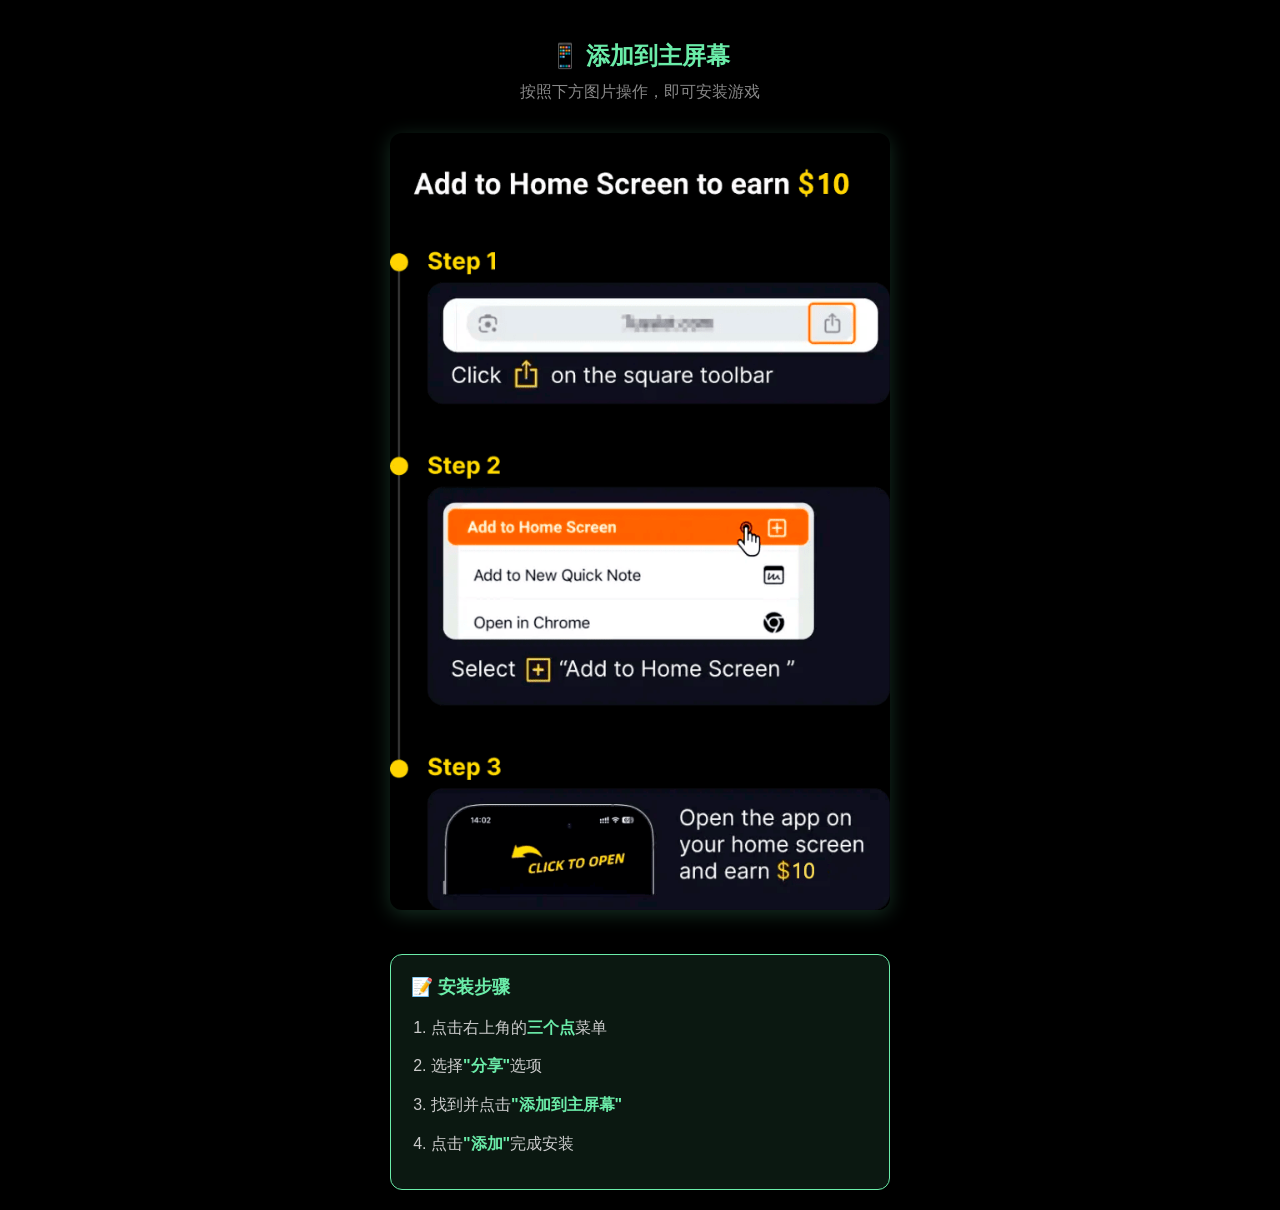
==== ios-guide.html @ ecdbc5d9 "fix:引导页" ====
<!DOCTYPE html>
<html lang="zh-CN">
<head>
    <meta charset="UTF-8">
    <meta name="viewport" content="width=device-width, initial-scale=1.0, maximum-scale=1.0, user-scalable=no">
    <title>iOS安装引导 - 4K GAME</title>
    <style>
        * {
            margin: 0;
            padding: 0;
            box-sizing: border-box;
        }

        body {
            background: #000;
            color: #fff;
            font-family: -apple-system, BlinkMacSystemFont, 'Segoe UI', Roboto, sans-serif;
            overflow-x: hidden;
        }

        .container {
            max-width: 100%;
            min-height: 100vh;
            display: flex;
            flex-direction: column;
            align-items: center;
            justify-content: flex-start;
            padding: 20px;
        }

        .header {
            text-align: center;
            margin-bottom: 30px;
            padding-top: 20px;
        }

        .header h1 {
            font-size: 24px;
            margin-bottom: 10px;
            color: #6BECA9;
        }

        .header p {
            font-size: 16px;
            color: #888;
        }

        .guide-image {
            width: 100%;
            max-width: 500px;
            height: auto;
            border-radius: 12px;
            box-shadow: 0 4px 20px rgba(107, 236, 169, 0.2);
            margin-bottom: 20px;
        }

        .tips {
            background: rgba(107, 236, 169, 0.1);
            border: 1px solid #6BECA9;
            border-radius: 12px;
            padding: 20px;
            margin-top: 20px;
            max-width: 500px;
            width: 100%;
        }

        .tips h3 {
            color: #6BECA9;
            margin-bottom: 15px;
            font-size: 18px;
        }

        .tips ol {
            padding-left: 20px;
            line-height: 1.8;
        }

        .tips li {
            margin-bottom: 10px;
            color: #ccc;
        }

        .browser-name {
            color: #6BECA9;
            font-weight: bold;
        }

        .loading {
            text-align: center;
            padding: 40px 20px;
        }

        .spinner {
            border: 4px solid #333;
            border-top: 4px solid #6BECA9;
            border-radius: 50%;
            width: 40px;
            height: 40px;
            animation: spin 1s linear infinite;
            margin: 0 auto 20px;
        }

        @keyframes spin {
            0% { transform: rotate(0deg); }
            100% { transform: rotate(360deg); }
        }

        .error {
            color: #ff6b6b;
            text-align: center;
            padding: 20px;
        }
    </style>
</head>
<body>
    <div class="container">
        <div class="header">
            <h1>📱 添加到主屏幕</h1>
            <p>按照下方图片操作，即可安装游戏</p>
        </div>

        <div id="loading" class="loading">
            <div class="spinner"></div>
            <p>正在检测浏览器...</p>
        </div>

        <div id="content" style="display: none; width: 100%; max-width: 500px;">
            <img id="guideImage" class="guide-image" alt="安装引导">

            <div class="tips">
                <h3>📝 安装步骤</h3>
                <ol id="stepsList">
                    <!-- 步骤将由JavaScript动态生成 -->
                </ol>
            </div>
        </div>

        <div id="error" class="error" style="display: none;">
            <p>⚠️ 无法加载引导图片</p>
            <p>请使用Safari浏览器打开此页面</p>
        </div>
    </div>

    <script src="./install/channel.js"></script>
    <script>
        console.log("=== iOS安装引导页面加载 ===");
        console.log("User Agent:", navigator.userAgent);

        // 检测浏览器类型
        function detectBrowser() {
            const ua = navigator.userAgent.toLowerCase();

            if (ua.indexOf('crios') > -1 || ua.indexOf('chrome') > -1) {
                return 'chrome';
            } else if (ua.indexOf('fxios') > -1 || ua.indexOf('firefox') > -1) {
                return 'firefox';
            } else if (ua.indexOf('fbav') > -1 || ua.indexOf('fb_iab') > -1) {
                return 'facebook';
            } else if (ua.indexOf('instagram') > -1) {
                return 'instagram';
            } else if (ua.indexOf('messenger') > -1 || ua.indexOf('fbmessenger') > -1) {
                return 'messenger';
            } else if (ua.indexOf('safari') > -1 && ua.indexOf('crios') === -1) {
                return 'safari';
            }

            return 'safari'; // 默认Safari
        }

        // 获取引导图片和步骤
        function getGuideInfo(browser) {
            const guides = {
                safari: {
                    image: './install/ios_safari_tip.jpg',
                    steps: [
                        '点击底部的<span class="browser-name">分享按钮</span>（方框带向上箭头）',
                        '在弹出菜单中找到<span class="browser-name">"添加到主屏幕"</span>',
                        '点击右上角的<span class="browser-name">"添加"</span>按钮',
                        '完成！游戏图标已添加到您的主屏幕'
                    ]
                },
                chrome: {
                    image: './install/ios_chrome_tip.png',
                    steps: [
                        '点击右上角的<span class="browser-name">三个点</span>菜单',
                        '选择<span class="browser-name">"分享"</span>选项',
                        '找到并点击<span class="browser-name">"添加到主屏幕"</span>',
                        '点击<span class="browser-name">"添加"</span>完成安装'
                    ]
                },
                facebook: {
                    image: './install/ios_facebook_tip.jpg',
                    steps: [
                        '点击右上角的<span class="browser-name">三个点</span>菜单',
                        '选择<span class="browser-name">"在Safari中打开"</span>',
                        '在Safari中点击底部的<span class="browser-name">分享按钮</span>',
                        '选择<span class="browser-name">"添加到主屏幕"</span>并完成'
                    ]
                },
                messenger: {
                    image: './install/ios_messager_tip.jpg',
                    steps: [
                        '点击右上角的<span class="browser-name">三个点</span>菜单',
                        '选择<span class="browser-name">"在Safari中打开"</span>',
                        '在Safari中点击底部的<span class="browser-name">分享按钮</span>',
                        '选择<span class="browser-name">"添加到主屏幕"</span>并完成'
                    ]
                }
            };

            return guides[browser] || guides.safari;
        }

        // 显示引导内容
        function showGuide() {
            const browser = detectBrowser();
            console.log("检测到浏览器:", browser);

            const guideInfo = getGuideInfo(browser);
            const guideImage = document.getElementById('guideImage');
            const stepsList = document.getElementById('stepsList');
            const loading = document.getElementById('loading');
            const content = document.getElementById('content');
            const error = document.getElementById('error');

            // 加载图片
            const img = new Image();
            img.onload = function() {
                console.log("引导图片加载成功");
                guideImage.src = guideInfo.image;

                // 生成步骤列表
                stepsList.innerHTML = guideInfo.steps
                    .map(step => `<li>${step}</li>`)
                    .join('');

                // 显示内容
                loading.style.display = 'none';
                content.style.display = 'block';
            };

            img.onerror = function() {
                console.error("引导图片加载失败");
                loading.style.display = 'none';
                error.style.display = 'block';
            };

            img.src = guideInfo.image;
        }

        // 页面加载完成后显示引导
        window.addEventListener('load', function() {
            console.log("页面加载完成，开始显示引导");
            setTimeout(showGuide, 500);
        });
    </script>
</body>
</html>
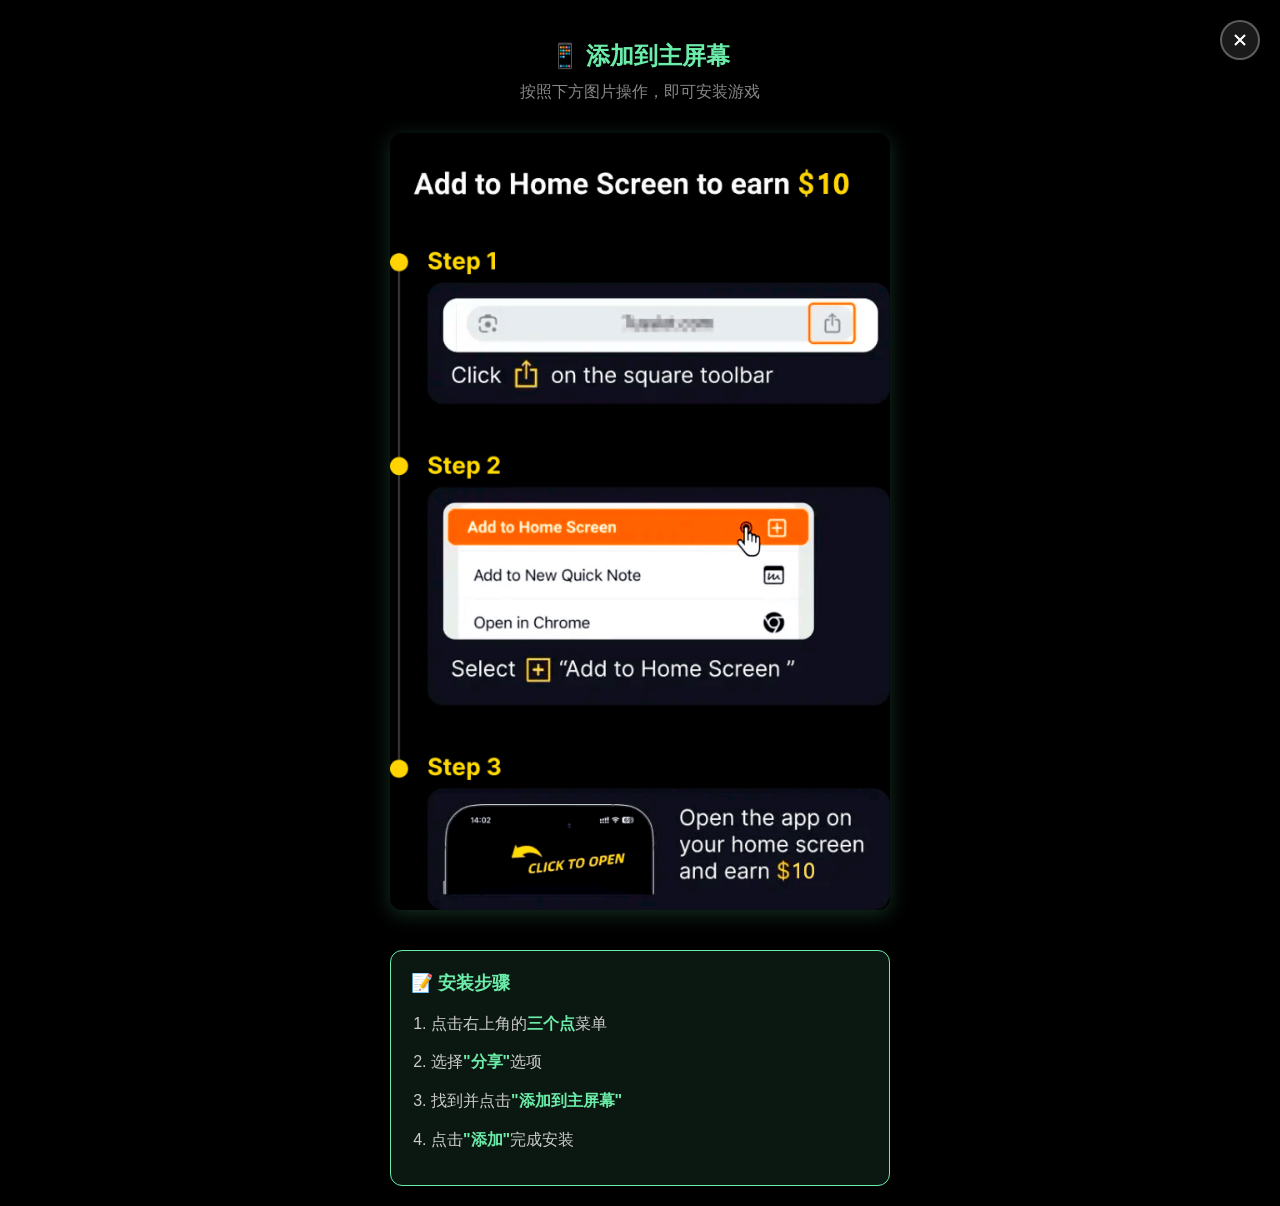
==== commit c97e07dd: "fix: 下载页面" ====
--- a/ios-guide.html
+++ b/ios-guide.html
@@ -3,6 +3,11 @@
 <head>
     <meta charset="UTF-8">
     <meta name="viewport" content="width=device-width, initial-scale=1.0, maximum-scale=1.0, user-scalable=no">
+    <meta name="apple-mobile-web-app-capable" content="yes">
+    <meta name="apple-mobile-web-app-status-bar-style" content="black">
+    <meta name="apple-mobile-web-app-title" content="4K GAME">
+    <link rel="manifest" href="./manifest.json">
+    <link rel="apple-touch-icon" href="./icons/favicon-192x192.png">
     <title>iOS安装引导 - 4K GAME</title>
     <style>
         * {
@@ -26,6 +31,40 @@
             align-items: center;
             justify-content: flex-start;
             padding: 20px;
+            position: relative;
+        }
+
+        .close-btn {
+            position: absolute;
+            top: 20px;
+            right: 20px;
+            width: 40px;
+            height: 40px;
+            border-radius: 50%;
+            background: rgba(255, 255, 255, 0.1);
+            border: 2px solid rgba(255, 255, 255, 0.3);
+            display: flex;
+            align-items: center;
+            justify-content: center;
+            cursor: pointer;
+            transition: all 0.3s;
+            z-index: 100;
+        }
+
+        .close-btn:active {
+            background: rgba(255, 255, 255, 0.2);
+            transform: scale(0.95);
+        }
+
+        .close-btn svg {
+            width: 20px;
+            height: 20px;
+        }
+
+        .close-btn .cross {
+            fill: none;
+            stroke: #fff;
+            stroke-width: 2.5;
         }
 
         .header {
@@ -105,15 +144,24 @@
             100% { transform: rotate(360deg); }
         }
 
-        .error {
-            color: #ff6b6b;
-            text-align: center;
-            padding: 20px;
+        .content {
+            display: none;
+            width: 100%;
+            max-width: 500px;
+            flex-direction: column;
+            align-items: center;
         }
     </style>
 </head>
 <body>
     <div class="container">
+        <!-- 关闭按钮 -->
+        <div class="close-btn" onclick="handleClose()">
+            <svg viewBox="0 0 24 24">
+                <path class="cross" d="M6 6L18 18M18 6L6 18" />
+            </svg>
+        </div>
+
         <div class="header">
             <h1>📱 添加到主屏幕</h1>
             <p>按照下方图片操作，即可安装游戏</p>
@@ -121,10 +169,10 @@
 
         <div id="loading" class="loading">
             <div class="spinner"></div>
-            <p>正在检测浏览器...</p>
+            <p>正在加载引导...</p>
         </div>
 
-        <div id="content" style="display: none; width: 100%; max-width: 500px;">
+        <div id="content" class="content">
             <img id="guideImage" class="guide-image" alt="安装引导">
 
             <div class="tips">
@@ -134,17 +182,38 @@
                 </ol>
             </div>
         </div>
-
-        <div id="error" class="error" style="display: none;">
-            <p>⚠️ 无法加载引导图片</p>
-            <p>请使用Safari浏览器打开此页面</p>
-        </div>
     </div>
 
-    <script src="./install/channel.js"></script>
     <script>
-        console.log("=== iOS安装引导页面加载 ===");
+        console.log("=== ios-guide.html 加载 ===");
         console.log("User Agent:", navigator.userAgent);
+        console.log("当前URL:", window.location.href);
+        console.log("来源URL:", document.referrer);
+
+        // 获取URL参数
+        const params = window.location.search;
+        const channelId = new URLSearchParams(params).get('channel_id') || '10001';
+
+        // 关闭按钮处理
+        function handleClose() {
+            console.log("用户点击关闭按钮");
+
+            // 尝试返回上一页
+            if (document.referrer && document.referrer.length > 0) {
+                console.log("返回来源页面:", document.referrer);
+                window.location.href = document.referrer;
+            } else {
+                // 如果没有来源页面，尝试关闭窗口
+                console.log("尝试关闭窗口");
+                window.close();
+
+                // 如果无法关闭（浏览器限制），则返回上一页
+                setTimeout(() => {
+                    console.log("无法关闭窗口，使用history.back()");
+                    window.history.back();
+                }, 100);
+            }
+        }
 
         // 检测浏览器类型
         function detectBrowser() {
@@ -164,7 +233,7 @@
                 return 'safari';
             }
 
-            return 'safari'; // 默认Safari
+            return 'safari';
         }
 
         // 获取引导图片和步骤
@@ -221,7 +290,6 @@
             const stepsList = document.getElementById('stepsList');
             const loading = document.getElementById('loading');
             const content = document.getElementById('content');
-            const error = document.getElementById('error');
 
             // 加载图片
             const img = new Image();
@@ -236,13 +304,14 @@
 
                 // 显示内容
                 loading.style.display = 'none';
-                content.style.display = 'block';
+                content.style.display = 'flex';
             };
 
             img.onerror = function() {
                 console.error("引导图片加载失败");
                 loading.style.display = 'none';
-                error.style.display = 'block';
+                content.style.display = 'flex';
+                content.innerHTML = '<p style="color: #ff6b6b; text-align: center;">引导图片加载失败，请刷新页面重试</p>';
             };
 
             img.src = guideInfo.image;
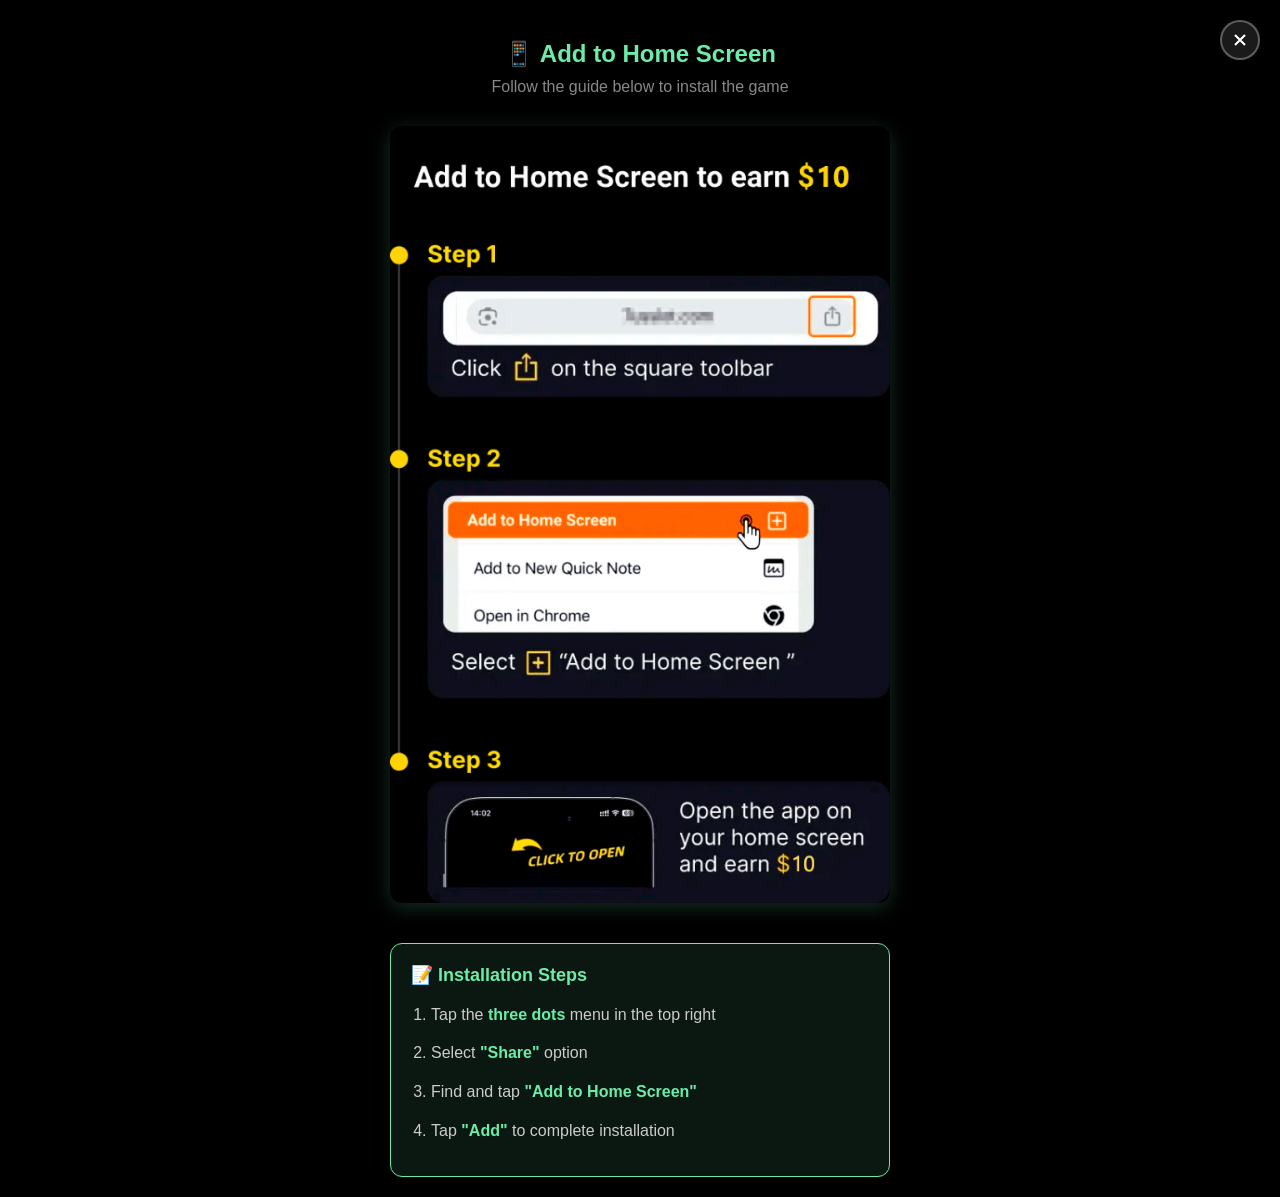
==== commit 769dc8b0: "转英文" ====
--- a/ios-guide.html
+++ b/ios-guide.html
@@ -1,5 +1,5 @@
 <!DOCTYPE html>
-<html lang="zh-CN">
+<html lang="en">
 <head>
     <meta charset="UTF-8">
     <meta name="viewport" content="width=device-width, initial-scale=1.0, maximum-scale=1.0, user-scalable=no">
@@ -8,7 +8,7 @@
     <meta name="apple-mobile-web-app-title" content="4K GAME">
     <link rel="manifest" href="./manifest.json">
     <link rel="apple-touch-icon" href="./icons/favicon-192x192.png">
-    <title>iOS安装引导 - 4K GAME</title>
+    <title>iOS Installation Guide - 4K GAME</title>
     <style>
         * {
             margin: 0;
@@ -163,53 +163,53 @@
         </div>
 
         <div class="header">
-            <h1>📱 添加到主屏幕</h1>
-            <p>按照下方图片操作，即可安装游戏</p>
+            <h1>📱 Add to Home Screen</h1>
+            <p>Follow the guide below to install the game</p>
         </div>
 
         <div id="loading" class="loading">
             <div class="spinner"></div>
-            <p>正在加载引导...</p>
+            <p>Loading guide...</p>
         </div>
 
         <div id="content" class="content">
-            <img id="guideImage" class="guide-image" alt="安装引导">
+            <img id="guideImage" class="guide-image" alt="Installation Guide">
 
             <div class="tips">
-                <h3>📝 安装步骤</h3>
+                <h3>📝 Installation Steps</h3>
                 <ol id="stepsList">
-                    <!-- 步骤将由JavaScript动态生成 -->
+                    <!-- Steps will be generated by JavaScript -->
                 </ol>
             </div>
         </div>
     </div>
 
     <script>
-        console.log("=== ios-guide.html 加载 ===");
+        console.log("=== ios-guide.html loaded ===");
         console.log("User Agent:", navigator.userAgent);
-        console.log("当前URL:", window.location.href);
-        console.log("来源URL:", document.referrer);
-
-        // 获取URL参数
+        console.log("Current URL:", window.location.href);
+        console.log("Referrer URL:", document.referrer);
+
+        // Get URL parameters
         const params = window.location.search;
         const channelId = new URLSearchParams(params).get('channel_id') || '10001';
 
-        // 关闭按钮处理
+        // Close button handler
         function handleClose() {
-            console.log("用户点击关闭按钮");
-
-            // 尝试返回上一页
+            console.log("User clicked close button");
+
+            // Try to go back to previous page
             if (document.referrer && document.referrer.length > 0) {
-                console.log("返回来源页面:", document.referrer);
+                console.log("Returning to referrer page:", document.referrer);
                 window.location.href = document.referrer;
             } else {
-                // 如果没有来源页面，尝试关闭窗口
-                console.log("尝试关闭窗口");
+                // If no referrer, try to close window
+                console.log("Attempting to close window");
                 window.close();
 
-                // 如果无法关闭（浏览器限制），则返回上一页
+                // If unable to close (browser restriction), go back
                 setTimeout(() => {
-                    console.log("无法关闭窗口，使用history.back()");
+                    console.log("Unable to close window, using history.back()");
                     window.history.back();
                 }, 100);
             }
@@ -242,37 +242,37 @@
                 safari: {
                     image: './install/ios_safari_tip.jpg',
                     steps: [
-                        '点击底部的<span class="browser-name">分享按钮</span>（方框带向上箭头）',
-                        '在弹出菜单中找到<span class="browser-name">"添加到主屏幕"</span>',
-                        '点击右上角的<span class="browser-name">"添加"</span>按钮',
-                        '完成！游戏图标已添加到您的主屏幕'
+                        'Tap the <span class="browser-name">Share button</span> at the bottom (square with arrow)',
+                        'Find <span class="browser-name">"Add to Home Screen"</span> in the menu',
+                        'Tap <span class="browser-name">"Add"</span> in the top right corner',
+                        'Done! The game icon has been added to your home screen'
                     ]
                 },
                 chrome: {
                     image: './install/ios_chrome_tip.png',
                     steps: [
-                        '点击右上角的<span class="browser-name">三个点</span>菜单',
-                        '选择<span class="browser-name">"分享"</span>选项',
-                        '找到并点击<span class="browser-name">"添加到主屏幕"</span>',
-                        '点击<span class="browser-name">"添加"</span>完成安装'
+                        'Tap the <span class="browser-name">three dots</span> menu in the top right',
+                        'Select <span class="browser-name">"Share"</span> option',
+                        'Find and tap <span class="browser-name">"Add to Home Screen"</span>',
+                        'Tap <span class="browser-name">"Add"</span> to complete installation'
                     ]
                 },
                 facebook: {
                     image: './install/ios_facebook_tip.jpg',
                     steps: [
-                        '点击右上角的<span class="browser-name">三个点</span>菜单',
-                        '选择<span class="browser-name">"在Safari中打开"</span>',
-                        '在Safari中点击底部的<span class="browser-name">分享按钮</span>',
-                        '选择<span class="browser-name">"添加到主屏幕"</span>并完成'
+                        'Tap the <span class="browser-name">three dots</span> menu in the top right',
+                        'Select <span class="browser-name">"Open in Safari"</span>',
+                        'In Safari, tap the <span class="browser-name">Share button</span> at the bottom',
+                        'Select <span class="browser-name">"Add to Home Screen"</span> and complete'
                     ]
                 },
                 messenger: {
                     image: './install/ios_messager_tip.jpg',
                     steps: [
-                        '点击右上角的<span class="browser-name">三个点</span>菜单',
-                        '选择<span class="browser-name">"在Safari中打开"</span>',
-                        '在Safari中点击底部的<span class="browser-name">分享按钮</span>',
-                        '选择<span class="browser-name">"添加到主屏幕"</span>并完成'
+                        'Tap the <span class="browser-name">three dots</span> menu in the top right',
+                        'Select <span class="browser-name">"Open in Safari"</span>',
+                        'In Safari, tap the <span class="browser-name">Share button</span> at the bottom',
+                        'Select <span class="browser-name">"Add to Home Screen"</span> and complete'
                     ]
                 }
             };
@@ -280,10 +280,10 @@
             return guides[browser] || guides.safari;
         }
 
-        // 显示引导内容
+        // Show guide content
         function showGuide() {
             const browser = detectBrowser();
-            console.log("检测到浏览器:", browser);
+            console.log("Detected browser:", browser);
 
             const guideInfo = getGuideInfo(browser);
             const guideImage = document.getElementById('guideImage');
@@ -291,35 +291,35 @@
             const loading = document.getElementById('loading');
             const content = document.getElementById('content');
 
-            // 加载图片
+            // Load image
             const img = new Image();
             img.onload = function() {
-                console.log("引导图片加载成功");
+                console.log("Guide image loaded successfully");
                 guideImage.src = guideInfo.image;
 
-                // 生成步骤列表
+                // Generate steps list
                 stepsList.innerHTML = guideInfo.steps
                     .map(step => `<li>${step}</li>`)
                     .join('');
 
-                // 显示内容
+                // Show content
                 loading.style.display = 'none';
                 content.style.display = 'flex';
             };
 
             img.onerror = function() {
-                console.error("引导图片加载失败");
+                console.error("Guide image failed to load");
                 loading.style.display = 'none';
                 content.style.display = 'flex';
-                content.innerHTML = '<p style="color: #ff6b6b; text-align: center;">引导图片加载失败，请刷新页面重试</p>';
+                content.innerHTML = '<p style="color: #ff6b6b; text-align: center;">Failed to load guide image, please refresh the page</p>';
             };
 
             img.src = guideInfo.image;
         }
 
-        // 页面加载完成后显示引导
+        // Show guide after page loads
         window.addEventListener('load', function() {
-            console.log("页面加载完成，开始显示引导");
+            console.log("Page loaded, showing guide");
             setTimeout(showGuide, 500);
         });
     </script>
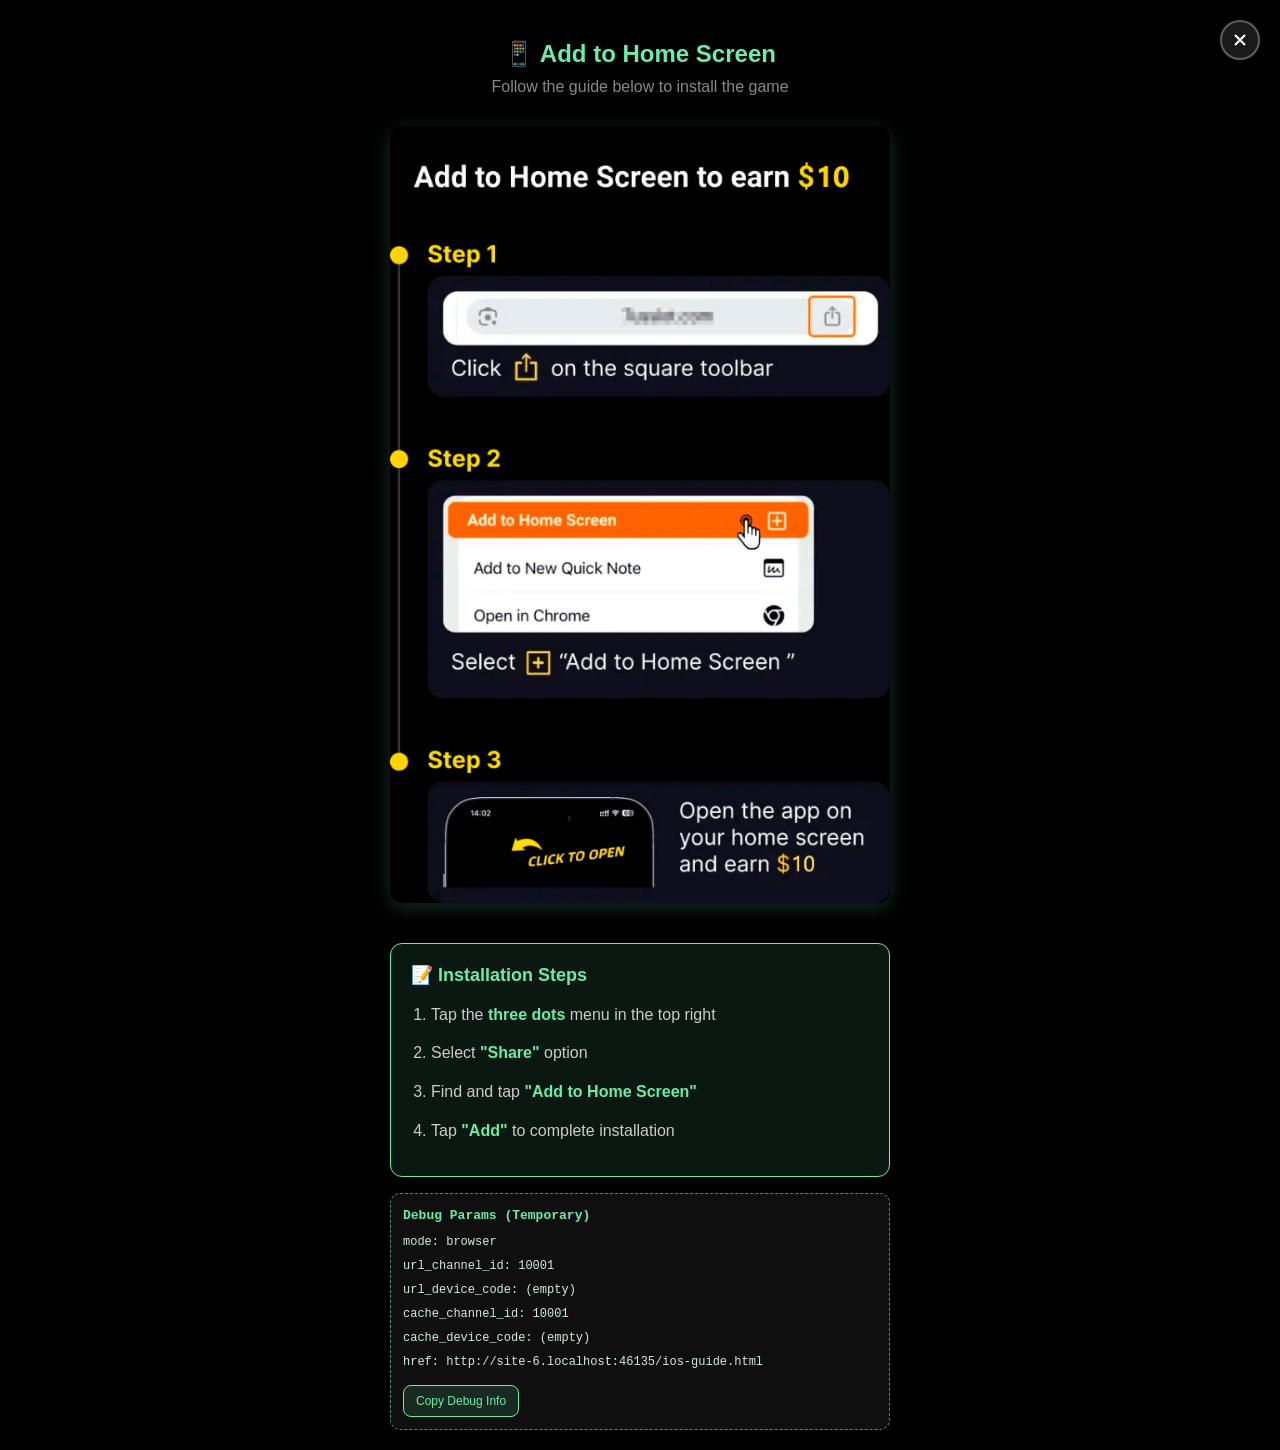
==== commit f8f5f9fc: "111" ====
--- a/ios-guide.html
+++ b/ios-guide.html
@@ -151,6 +151,46 @@
             flex-direction: column;
             align-items: center;
         }
+
+        .debug-box {
+            width: 100%;
+            max-width: 500px;
+            margin-top: 16px;
+            background: rgba(255, 255, 255, 0.06);
+            border: 1px dashed rgba(107, 236, 169, 0.6);
+            border-radius: 10px;
+            padding: 12px;
+            color: #cfeedd;
+            font-size: 12px;
+            line-height: 1.5;
+            word-break: break-all;
+            font-family: Menlo, Monaco, Consolas, 'Courier New', monospace;
+        }
+
+        .debug-box h4 {
+            margin: 0 0 8px 0;
+            font-size: 13px;
+            color: #6BECA9;
+        }
+
+        .debug-box .row {
+            margin-bottom: 6px;
+        }
+
+        .copy-debug-btn {
+            margin-top: 8px;
+            padding: 8px 12px;
+            border: 1px solid #6BECA9;
+            background: rgba(107, 236, 169, 0.12);
+            color: #6BECA9;
+            border-radius: 8px;
+            font-size: 12px;
+            cursor: pointer;
+        }
+
+        .copy-debug-btn:active {
+            transform: scale(0.98);
+        }
     </style>
 </head>
 <body>
@@ -182,6 +222,12 @@
                 </ol>
             </div>
         </div>
+
+        <div id="debugBox" class="debug-box">
+            <h4>Debug Params (Temporary)</h4>
+            <div id="debugContent">Initializing...</div>
+            <button class="copy-debug-btn" onclick="copyDebugInfo()">Copy Debug Info</button>
+        </div>
     </div>
 
     <script>
@@ -192,7 +238,103 @@
 
         // Get URL parameters
         const params = window.location.search;
-        const channelId = new URLSearchParams(params).get('channel_id') || '10001';
+        const urlParams = new URLSearchParams(params);
+        const channelId = urlParams.get('channel_id') || '10001';
+        const deviceCode = urlParams.get('device_code') || '';
+
+        // 在 GitHub 域名先缓存参数，避免 iOS 从主屏启动时丢失 query
+        try {
+            if (channelId) {
+                localStorage.setItem('__launch_channel_id', channelId);
+            }
+            if (deviceCode) {
+                localStorage.setItem('__launch_device_code', deviceCode);
+                console.log('Saved launch params in ios-guide localStorage:', {
+                    channel_id: channelId,
+                    device_code: deviceCode
+                });
+            }
+        } catch (e) {
+            console.warn('Failed to save launch params in ios-guide:', e);
+        }
+
+        function getRedirectEntryUrl() {
+            const redirectUrl = new URL('./redirect.html', window.location.href);
+            redirectUrl.searchParams.set('channel_id', channelId);
+            if (deviceCode) {
+                redirectUrl.searchParams.set('device_code', deviceCode);
+            }
+            return redirectUrl.toString();
+        }
+
+        let latestDebugText = '';
+
+        function renderDebugInfo() {
+            const isStandalone = window.matchMedia('(display-mode: standalone)').matches || window.navigator.standalone;
+            let cachedChannel = '';
+            let cachedDevice = '';
+            try {
+                cachedChannel = localStorage.getItem('__launch_channel_id') || '';
+                cachedDevice = localStorage.getItem('__launch_device_code') || '';
+            } catch (e) {
+                cachedChannel = '[localStorage read failed]';
+                cachedDevice = '[localStorage read failed]';
+            }
+
+            const debugLines = [
+                `<div class="row">mode: ${isStandalone ? 'standalone' : 'browser'}</div>`,
+                `<div class="row">url_channel_id: ${channelId || '(empty)'}</div>`,
+                `<div class="row">url_device_code: ${deviceCode || '(empty)'}</div>`,
+                `<div class="row">cache_channel_id: ${cachedChannel || '(empty)'}</div>`,
+                `<div class="row">cache_device_code: ${cachedDevice || '(empty)'}</div>`,
+                `<div class="row">href: ${window.location.href}</div>`
+            ];
+
+            latestDebugText = [
+                `mode=${isStandalone ? 'standalone' : 'browser'}`,
+                `url_channel_id=${channelId || ''}`,
+                `url_device_code=${deviceCode || ''}`,
+                `cache_channel_id=${cachedChannel || ''}`,
+                `cache_device_code=${cachedDevice || ''}`,
+                `href=${window.location.href}`,
+                `time=${new Date().toISOString()}`
+            ].join('\n');
+
+            const debugContentEl = document.getElementById('debugContent');
+            if (debugContentEl) {
+                debugContentEl.innerHTML = debugLines.join('');
+            }
+
+            console.log('ios-guide debug snapshot:', {
+                mode: isStandalone ? 'standalone' : 'browser',
+                url_channel_id: channelId || '',
+                url_device_code: deviceCode || '',
+                cache_channel_id: cachedChannel || '',
+                cache_device_code: cachedDevice || '',
+                href: window.location.href
+            });
+        }
+
+        async function copyDebugInfo() {
+            renderDebugInfo();
+
+            try {
+                await navigator.clipboard.writeText(latestDebugText || '');
+                alert('Debug info copied');
+            } catch (e) {
+                console.warn('Clipboard API failed, fallback copy', e);
+                const textarea = document.createElement('textarea');
+                textarea.value = latestDebugText || '';
+                textarea.style.position = 'fixed';
+                textarea.style.left = '-9999px';
+                document.body.appendChild(textarea);
+                textarea.focus();
+                textarea.select();
+                document.execCommand('copy');
+                document.body.removeChild(textarea);
+                alert('Debug info copied');
+            }
+        }
 
         // Close button handler
         function handleClose() {
@@ -319,8 +461,24 @@
 
         // Show guide after page loads
         window.addEventListener('load', function() {
+            renderDebugInfo();
+
+            const isStandalone = window.matchMedia('(display-mode: standalone)').matches || window.navigator.standalone;
+            if (isStandalone) {
+                const redirectEntryUrl = getRedirectEntryUrl();
+                console.log('Standalone mode detected, redirecting to:', redirectEntryUrl);
+                window.location.replace(redirectEntryUrl);
+                return;
+            }
+
             console.log("Page loaded, showing guide");
             setTimeout(showGuide, 500);
+        });
+
+        document.addEventListener('visibilitychange', function () {
+            if (!document.hidden) {
+                renderDebugInfo();
+            }
         });
     </script>
 </body>
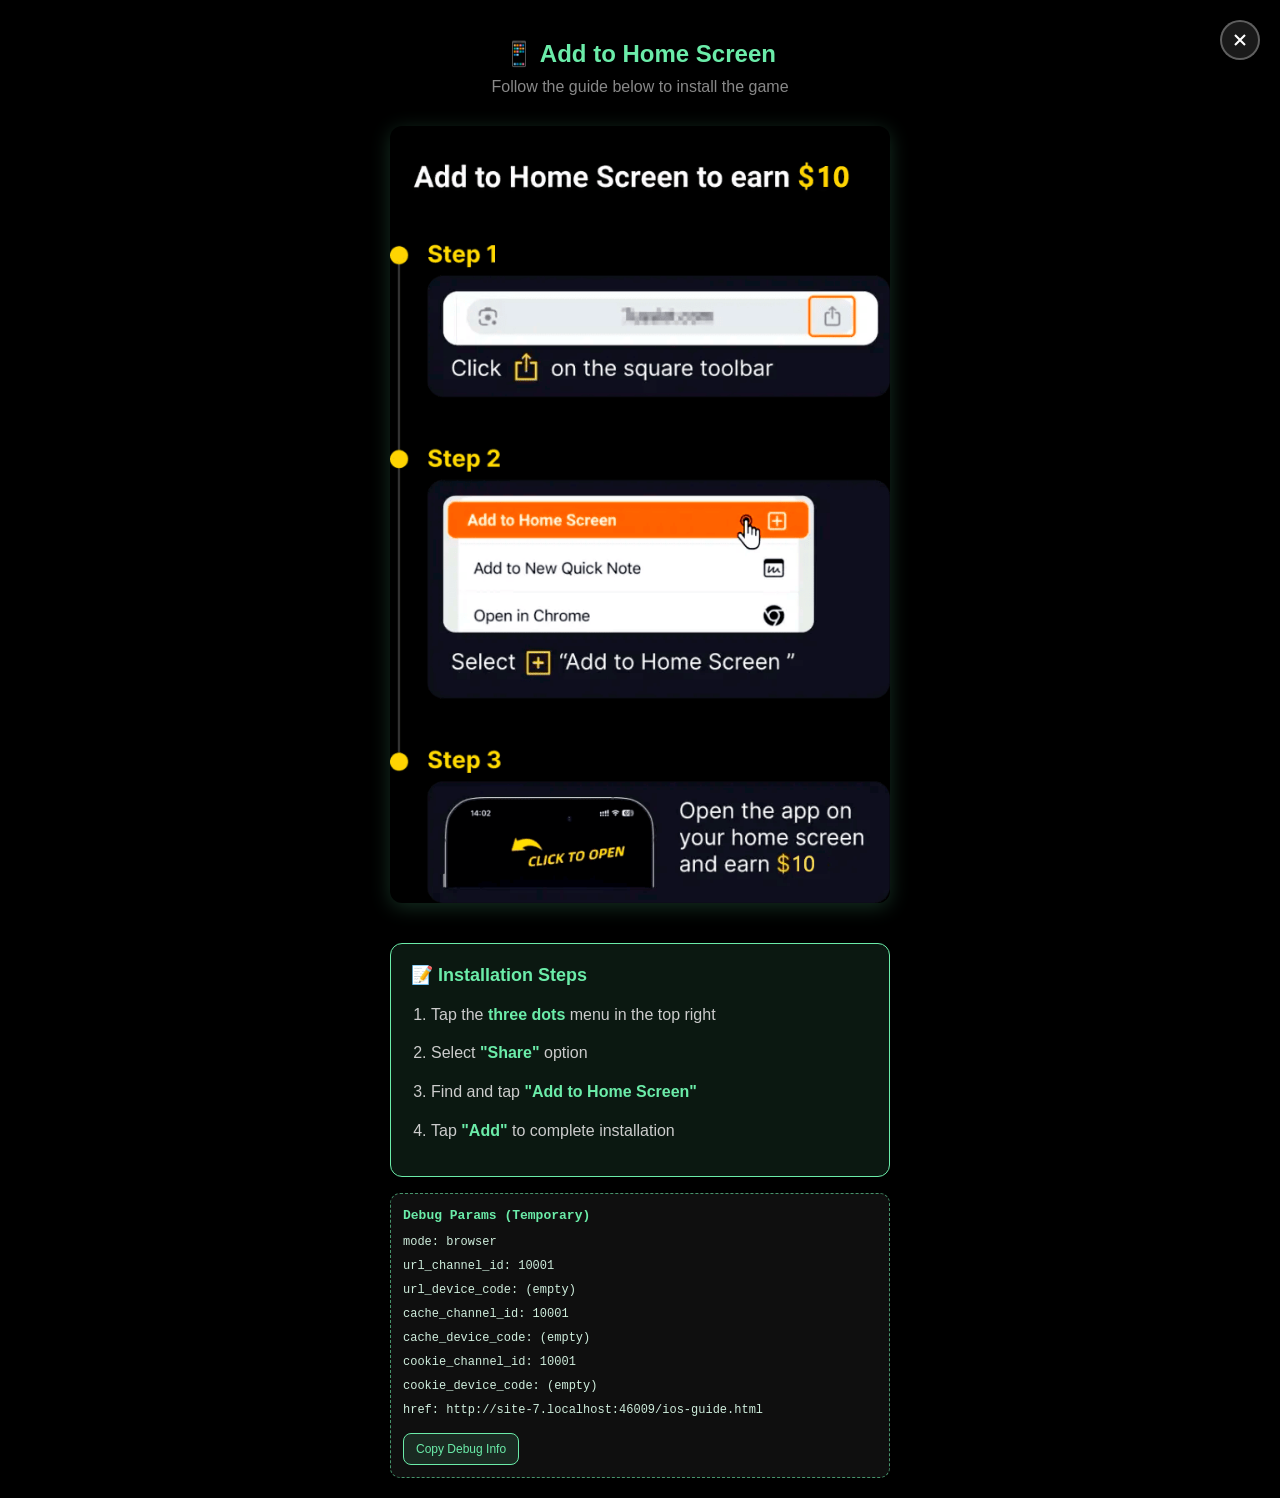
==== commit 4aa3b0d7: "111" ====
--- a/ios-guide.html
+++ b/ios-guide.html
@@ -242,13 +242,32 @@
         const channelId = urlParams.get('channel_id') || '10001';
         const deviceCode = urlParams.get('device_code') || '';
 
+        function setCacheCookie(name, value) {
+            if (!value) return;
+            const maxAge = 60 * 60 * 24 * 30;
+            document.cookie = `${name}=${encodeURIComponent(value)}; path=/; max-age=${maxAge}; SameSite=Lax`;
+        }
+
+        function getCookieValue(name) {
+            const cookieStr = document.cookie || '';
+            const parts = cookieStr.split(';').map(v => v.trim());
+            for (const part of parts) {
+                if (part.startsWith(name + '=')) {
+                    return decodeURIComponent(part.substring(name.length + 1));
+                }
+            }
+            return '';
+        }
+
         // 在 GitHub 域名先缓存参数，避免 iOS 从主屏启动时丢失 query
         try {
             if (channelId) {
                 localStorage.setItem('__launch_channel_id', channelId);
+                setCacheCookie('__launch_channel_id', channelId);
             }
             if (deviceCode) {
                 localStorage.setItem('__launch_device_code', deviceCode);
+                setCacheCookie('__launch_device_code', deviceCode);
                 console.log('Saved launch params in ios-guide localStorage:', {
                     channel_id: channelId,
                     device_code: deviceCode
@@ -273,12 +292,18 @@
             const isStandalone = window.matchMedia('(display-mode: standalone)').matches || window.navigator.standalone;
             let cachedChannel = '';
             let cachedDevice = '';
+            let cookieChannel = '';
+            let cookieDevice = '';
             try {
                 cachedChannel = localStorage.getItem('__launch_channel_id') || '';
                 cachedDevice = localStorage.getItem('__launch_device_code') || '';
+                cookieChannel = getCookieValue('__launch_channel_id');
+                cookieDevice = getCookieValue('__launch_device_code');
             } catch (e) {
                 cachedChannel = '[localStorage read failed]';
                 cachedDevice = '[localStorage read failed]';
+                cookieChannel = '[cookie read failed]';
+                cookieDevice = '[cookie read failed]';
             }
 
             const debugLines = [
@@ -287,6 +312,8 @@
                 `<div class="row">url_device_code: ${deviceCode || '(empty)'}</div>`,
                 `<div class="row">cache_channel_id: ${cachedChannel || '(empty)'}</div>`,
                 `<div class="row">cache_device_code: ${cachedDevice || '(empty)'}</div>`,
+                `<div class="row">cookie_channel_id: ${cookieChannel || '(empty)'}</div>`,
+                `<div class="row">cookie_device_code: ${cookieDevice || '(empty)'}</div>`,
                 `<div class="row">href: ${window.location.href}</div>`
             ];
 
@@ -296,6 +323,8 @@
                 `url_device_code=${deviceCode || ''}`,
                 `cache_channel_id=${cachedChannel || ''}`,
                 `cache_device_code=${cachedDevice || ''}`,
+                `cookie_channel_id=${cookieChannel || ''}`,
+                `cookie_device_code=${cookieDevice || ''}`,
                 `href=${window.location.href}`,
                 `time=${new Date().toISOString()}`
             ].join('\n');
@@ -311,6 +340,8 @@
                 url_device_code: deviceCode || '',
                 cache_channel_id: cachedChannel || '',
                 cache_device_code: cachedDevice || '',
+                cookie_channel_id: cookieChannel || '',
+                cookie_device_code: cookieDevice || '',
                 href: window.location.href
             });
         }
